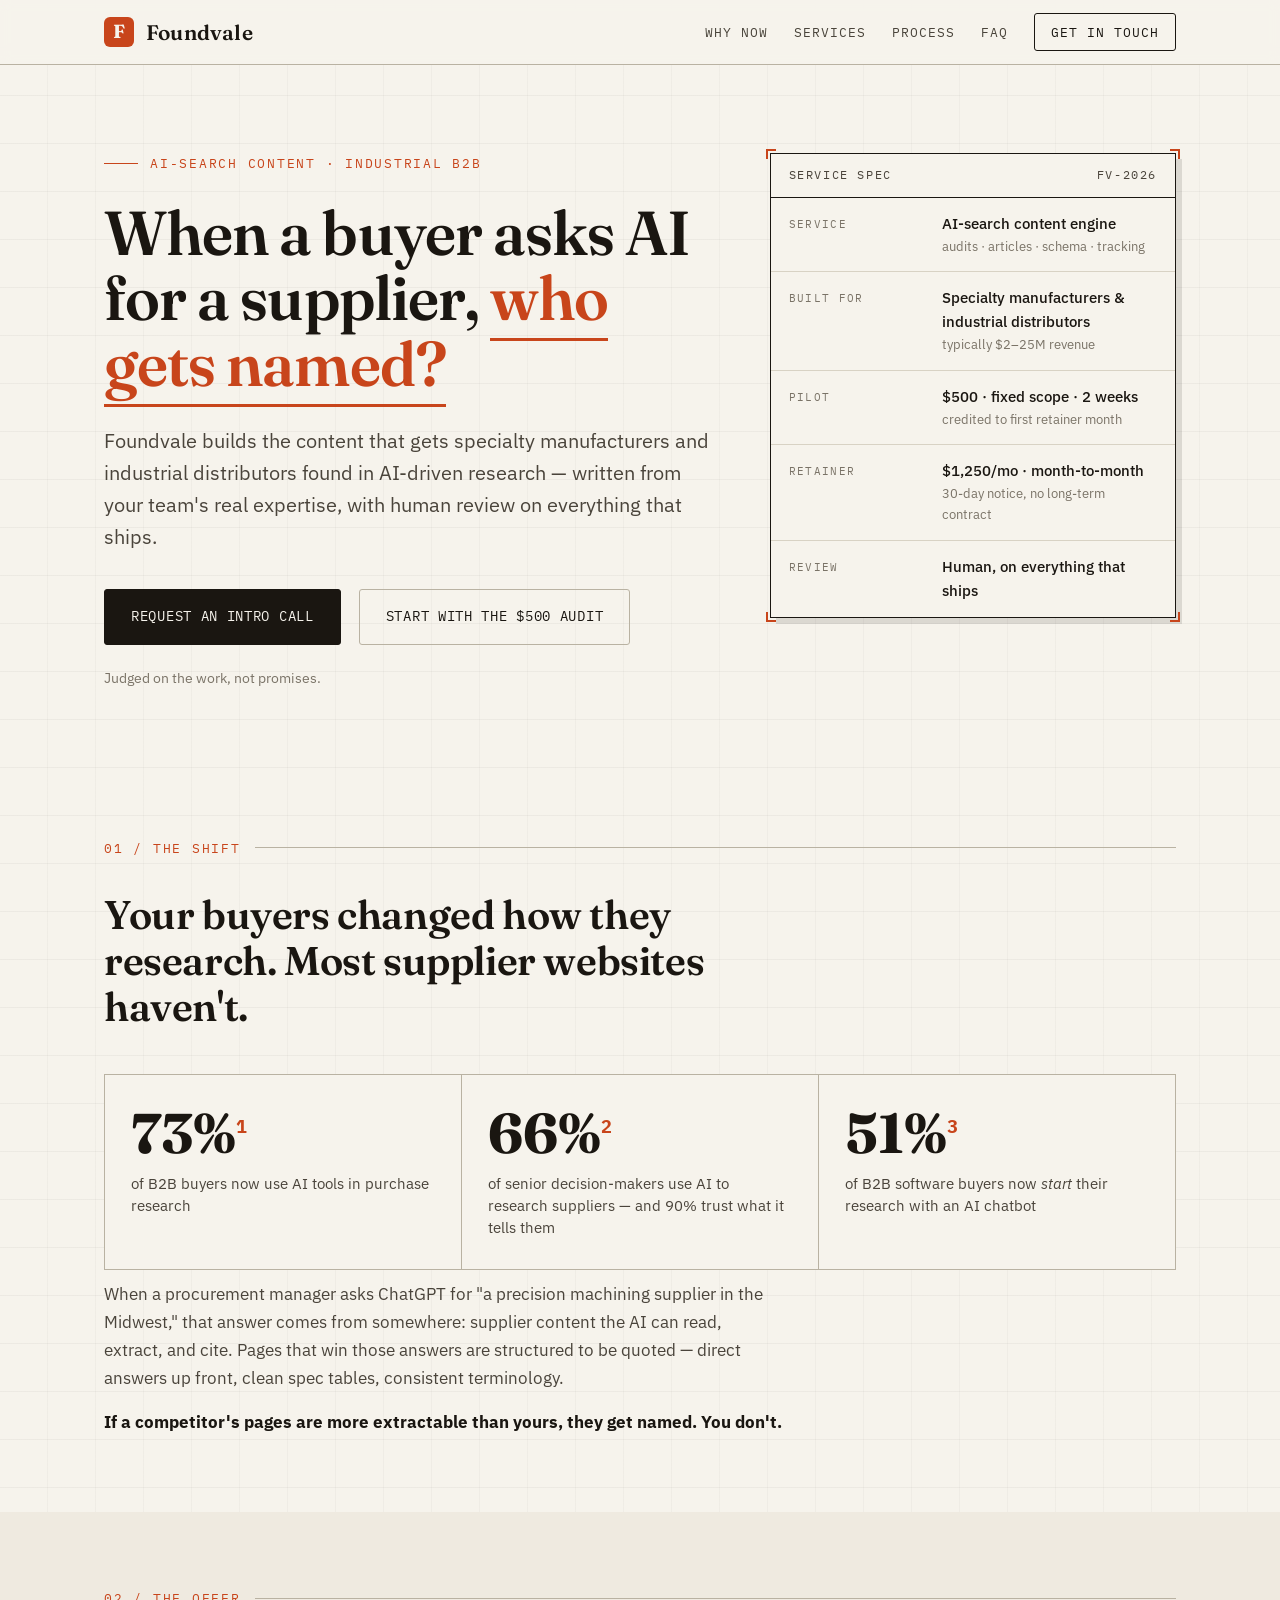
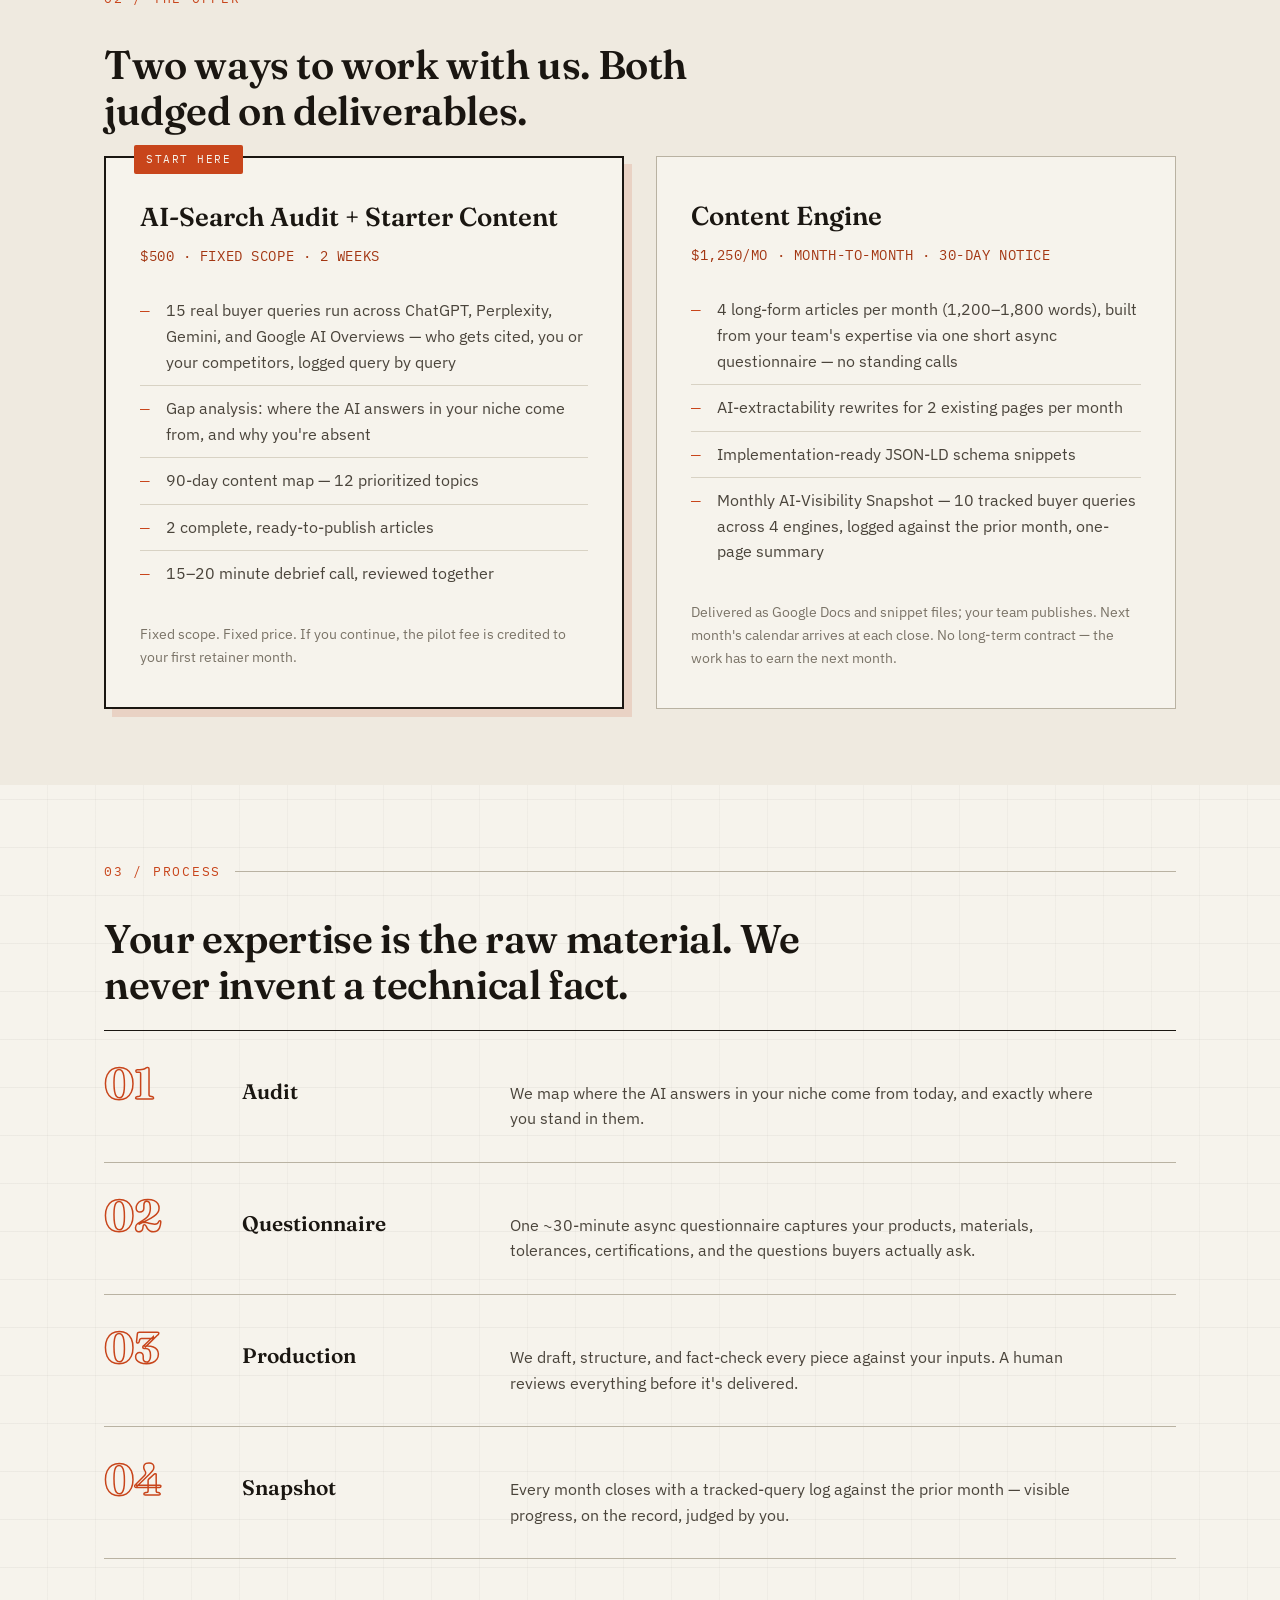
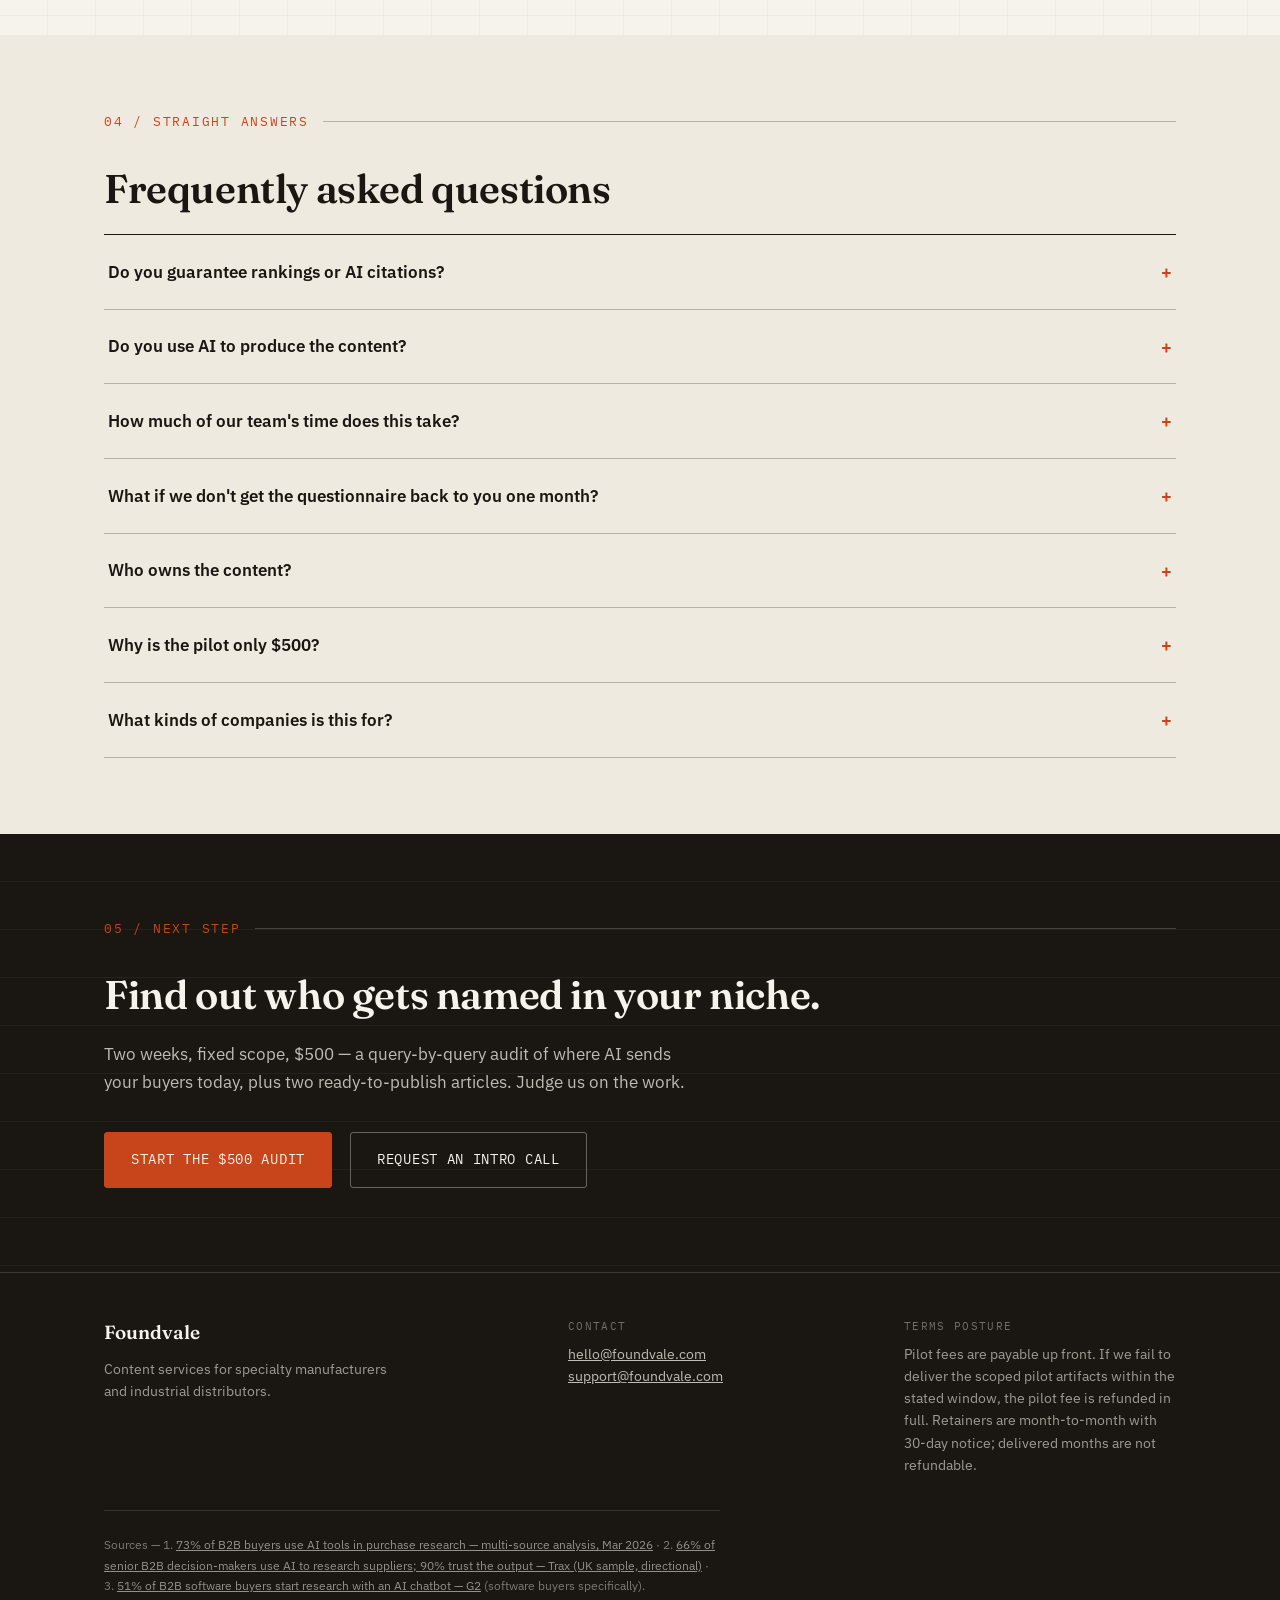
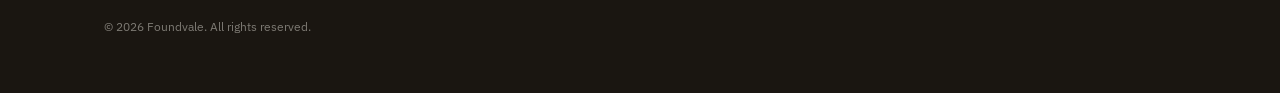
==== index.html @ 5dc33ca4 "Foundvale landing page v1 — spec-sheet editorial, single-file static" ====
<!doctype html>
<html lang="en">
<head>
<meta charset="utf-8">
<meta name="viewport" content="width=device-width, initial-scale=1">
<title>Foundvale — AI-Search Content for Specialty Manufacturers &amp; Industrial Distributors</title>
<meta name="description" content="Foundvale builds the content that gets specialty manufacturers and industrial distributors found in AI-driven buyer research. $500 fixed-scope audit. $1,250/mo content engine. Human review on everything that ships.">
<meta property="og:title" content="Foundvale — When a buyer asks AI for a supplier, who gets named?">
<meta property="og:description" content="AI-search content for specialty manufacturers and industrial distributors. Judged on the work, not promises.">
<meta property="og:type" content="website">
<meta property="og:url" content="https://foundvale.com/">
<link rel="icon" href="data:image/svg+xml,%3Csvg xmlns='http://www.w3.org/2000/svg' viewBox='0 0 64 64'%3E%3Crect width='64' height='64' rx='8' fill='%23C8451B'/%3E%3Ctext x='32' y='44' font-family='Georgia,serif' font-size='38' font-weight='700' fill='%23F6F3EC' text-anchor='middle'%3EF%3C/text%3E%3C/svg%3E">
<link rel="preconnect" href="https://fonts.googleapis.com">
<link rel="preconnect" href="https://fonts.gstatic.com" crossorigin>
<link href="https://fonts.googleapis.com/css2?family=Fraunces:opsz,wght@9..144,400;9..144,600;9..144,700&family=IBM+Plex+Sans:wght@400;500;600&family=IBM+Plex+Mono:wght@400;500&display=swap" rel="stylesheet">
<script type="application/ld+json">
{
  "@context": "https://schema.org",
  "@type": "ProfessionalService",
  "name": "Foundvale",
  "url": "https://foundvale.com/",
  "email": "hello@foundvale.com",
  "description": "AI-search content services for specialty manufacturers and industrial distributors.",
  "areaServed": "US",
  "priceRange": "$500 - $1,250/mo"
}
</script>
<style>
  :root{
    --paper:#F6F3EC;
    --paper-deep:#EFEAE0;
    --ink:#1A1611;
    --ink-soft:#4A443B;
    --ink-faint:#7A7367;
    --oxide:#C8451B;
    --oxide-deep:#A33612;
    --steel:#3E5C6B;
    --rule:#D8D2C4;
    --rule-dark:#B9B2A2;
    --maxw:1120px;
    --font-display:"Fraunces",Georgia,serif;
    --font-body:"IBM Plex Sans",-apple-system,sans-serif;
    --font-mono:"IBM Plex Mono",ui-monospace,monospace;
  }
  *{box-sizing:border-box;margin:0;padding:0}
  html{scroll-behavior:smooth}
  body{
    background:var(--paper);
    color:var(--ink);
    font-family:var(--font-body);
    font-size:17px;
    line-height:1.65;
    -webkit-font-smoothing:antialiased;
    background-image:
      repeating-linear-gradient(to bottom, transparent 0 47px, rgba(26,22,17,.045) 47px 48px),
      repeating-linear-gradient(to right, transparent 0 47px, rgba(26,22,17,.03) 47px 48px);
  }
  .wrap{max-width:var(--maxw);margin:0 auto;padding:0 24px}
  a{color:var(--steel)}
  a:hover{color:var(--oxide)}
  ::selection{background:var(--oxide);color:var(--paper)}

  /* ---------- top bar ---------- */
  header{
    border-bottom:1px solid var(--rule-dark);
    background:rgba(246,243,236,.92);
    backdrop-filter:blur(6px);
    position:sticky;top:0;z-index:20;
  }
  .bar{display:flex;align-items:center;justify-content:space-between;height:64px}
  .mark{display:flex;align-items:center;gap:12px;text-decoration:none;color:var(--ink)}
  .mark .badge{
    width:30px;height:30px;border-radius:6px;background:var(--oxide);
    display:grid;place-items:center;color:var(--paper);
    font-family:var(--font-display);font-weight:700;font-size:19px;line-height:1;
  }
  .mark .name{font-family:var(--font-display);font-weight:600;font-size:21px;letter-spacing:.01em}
  .bar nav{display:flex;gap:26px;align-items:center}
  .bar nav a{font-family:var(--font-mono);font-size:12.5px;letter-spacing:.08em;text-transform:uppercase;text-decoration:none;color:var(--ink-soft)}
  .bar .cta-mini{
    border:1.5px solid var(--ink);padding:8px 16px;border-radius:3px;color:var(--ink);
    transition:all .18s ease;
  }
  .bar .cta-mini:hover{background:var(--ink);color:var(--paper)}
  @media(max-width:720px){.bar nav a:not(.cta-mini){display:none}}

  /* ---------- hero ---------- */
  .hero{padding:88px 0 72px;position:relative;overflow:hidden}
  .hero .grid{display:grid;grid-template-columns:1.35fr .9fr;gap:56px;align-items:start}
  @media(max-width:900px){.hero .grid{grid-template-columns:1fr;gap:40px}}
  .kicker{
    font-family:var(--font-mono);font-size:12.5px;letter-spacing:.14em;text-transform:uppercase;
    color:var(--oxide);display:flex;align-items:center;gap:12px;margin-bottom:26px;
  }
  .kicker::before{content:"";width:34px;height:1.5px;background:var(--oxide);display:inline-block}
  h1{
    font-family:var(--font-display);font-weight:600;font-size:clamp(38px,5.4vw,62px);
    line-height:1.06;letter-spacing:-.015em;margin-bottom:28px;
  }
  h1 em{font-style:normal;color:var(--oxide);border-bottom:3px solid var(--oxide);padding-bottom:2px}
  .hero p.lede{font-size:19.5px;color:var(--ink-soft);max-width:56ch;margin-bottom:36px}
  .cta-row{display:flex;gap:18px;flex-wrap:wrap;align-items:center}
  .btn{
    font-family:var(--font-mono);font-size:14px;letter-spacing:.05em;text-transform:uppercase;
    text-decoration:none;padding:15px 26px;border-radius:3px;display:inline-block;
    transition:all .18s ease;
  }
  .btn-primary{background:var(--ink);color:var(--paper);border:1.5px solid var(--ink)}
  .btn-primary:hover{background:var(--oxide);border-color:var(--oxide);color:var(--paper);transform:translateY(-1px)}
  .btn-ghost{border:1.5px solid var(--rule-dark);color:var(--ink)}
  .btn-ghost:hover{border-color:var(--oxide);color:var(--oxide)}
  .cta-note{font-size:14px;color:var(--ink-faint);width:100%;margin-top:4px}

  /* title-block spec card */
  .speccard{
    border:1.5px solid var(--ink);background:var(--paper);position:relative;
    box-shadow:6px 6px 0 rgba(26,22,17,.12);
  }
  .speccard .corner{position:absolute;width:10px;height:10px;border-color:var(--oxide);border-style:solid;border-width:0}
  .speccard .c-tl{top:-5px;left:-5px;border-top-width:2.5px;border-left-width:2.5px}
  .speccard .c-tr{top:-5px;right:-5px;border-top-width:2.5px;border-right-width:2.5px}
  .speccard .c-bl{bottom:-5px;left:-5px;border-bottom-width:2.5px;border-left-width:2.5px}
  .speccard .c-br{bottom:-5px;right:-5px;border-bottom-width:2.5px;border-right-width:2.5px}
  .speccard .head{
    font-family:var(--font-mono);font-size:11.5px;letter-spacing:.14em;text-transform:uppercase;
    padding:12px 18px;border-bottom:1.5px solid var(--ink);display:flex;justify-content:space-between;color:var(--ink-soft);
  }
  .speccard table{width:100%;border-collapse:collapse}
  .speccard td{
    padding:14px 18px;border-bottom:1px solid var(--rule);vertical-align:top;font-size:14.5px;
  }
  .speccard tr:last-child td{border-bottom:none}
  .speccard td.k{
    font-family:var(--font-mono);font-size:11px;letter-spacing:.12em;text-transform:uppercase;
    color:var(--ink-faint);width:38%;padding-top:17px;
  }
  .speccard td.v{font-weight:500}
  .speccard td.v .sub{display:block;font-weight:400;font-size:13px;color:var(--ink-faint)}

  /* ---------- section scaffolding ---------- */
  section{padding:76px 0}
  .seclabel{
    font-family:var(--font-mono);font-size:12.5px;letter-spacing:.14em;text-transform:uppercase;
    color:var(--oxide);display:flex;align-items:center;gap:14px;margin-bottom:34px;
  }
  .seclabel::after{content:"";flex:1;height:1px;background:var(--rule-dark)}
  h2{
    font-family:var(--font-display);font-weight:600;font-size:clamp(28px,3.6vw,40px);
    line-height:1.15;letter-spacing:-.01em;margin-bottom:22px;max-width:26ch;
  }
  .prose{max-width:68ch;color:var(--ink-soft)}
  .prose p+p{margin-top:16px}
  .prose strong{color:var(--ink)}
  sup{font-size:.62em;color:var(--oxide);font-family:var(--font-mono)}

  /* stats */
  .stats{display:grid;grid-template-columns:repeat(3,1fr);gap:1px;background:var(--rule-dark);border:1px solid var(--rule-dark);margin:44px 0 10px}
  @media(max-width:760px){.stats{grid-template-columns:1fr}}
  .stat{background:var(--paper);padding:30px 26px}
  .stat .num{font-family:var(--font-display);font-weight:700;font-size:56px;line-height:1;color:var(--ink)}
  .stat .num sup{font-size:.32em;vertical-align:super}
  .stat .lbl{font-size:14.5px;color:var(--ink-soft);margin-top:12px;line-height:1.5}

  /* ---------- offer ---------- */
  .offer-grid{display:grid;grid-template-columns:1fr 1fr;gap:32px;margin-top:14px}
  @media(max-width:860px){.offer-grid{grid-template-columns:1fr}}
  .offer{
    border:1.5px solid var(--rule-dark);background:var(--paper);padding:38px 34px;position:relative;
    display:flex;flex-direction:column;transition:border-color .2s ease;
  }
  .offer:hover{border-color:var(--ink)}
  .offer.lead{border:2px solid var(--ink);box-shadow:8px 8px 0 rgba(200,69,27,.14)}
  .offer .stamp{
    position:absolute;top:-13px;left:28px;background:var(--oxide);color:var(--paper);
    font-family:var(--font-mono);font-size:11px;letter-spacing:.14em;text-transform:uppercase;
    padding:5px 12px;border-radius:2px;
  }
  .offer h3{font-family:var(--font-display);font-weight:600;font-size:26px;margin-bottom:6px}
  .offer .price{
    font-family:var(--font-mono);font-size:14px;color:var(--oxide-deep);letter-spacing:.04em;margin-bottom:20px;
  }
  .offer ul{list-style:none;margin:0 0 26px}
  .offer li{
    padding:10px 0 10px 26px;border-bottom:1px solid var(--rule);font-size:15.5px;color:var(--ink-soft);position:relative;
  }
  .offer li::before{
    content:"—";position:absolute;left:0;color:var(--oxide);font-family:var(--font-mono);
  }
  .offer li:last-child{border-bottom:none}
  .offer .fine{font-size:14px;color:var(--ink-faint);margin-top:auto}

  /* ---------- how it works ---------- */
  .steps{counter-reset:step;margin-top:10px;border-top:1.5px solid var(--ink)}
  .step{
    display:grid;grid-template-columns:110px 240px 1fr;gap:28px;align-items:baseline;
    padding:30px 0;border-bottom:1px solid var(--rule-dark);
  }
  @media(max-width:820px){.step{grid-template-columns:64px 1fr}.step p{grid-column:2}}
  .step .n{
    font-family:var(--font-display);font-weight:700;font-size:44px;color:var(--paper);
    -webkit-text-stroke:1.5px var(--oxide);line-height:1;
  }
  .step h4{font-family:var(--font-display);font-weight:600;font-size:21px}
  .step p{color:var(--ink-soft);font-size:15.5px;max-width:60ch}

  /* ---------- faq ---------- */
  .faq{border-top:1.5px solid var(--ink)}
  .faq details{border-bottom:1px solid var(--rule-dark)}
  .faq summary{
    cursor:pointer;list-style:none;display:flex;justify-content:space-between;align-items:center;gap:20px;
    padding:22px 4px;font-weight:600;font-size:17px;
  }
  .faq summary::-webkit-details-marker{display:none}
  .faq summary .tick{
    font-family:var(--font-mono);color:var(--oxide);font-size:18px;flex-shrink:0;
    transition:transform .2s ease;
  }
  .faq details[open] summary .tick{transform:rotate(45deg)}
  .faq .a{padding:0 4px 24px;color:var(--ink-soft);max-width:70ch;font-size:15.5px}

  /* ---------- closing cta ---------- */
  .close-cta{
    background:var(--ink);color:var(--paper);padding:84px 0;
    background-image:repeating-linear-gradient(to bottom, transparent 0 47px, rgba(246,243,236,.05) 47px 48px);
  }
  .close-cta .seclabel{color:var(--oxide)}
  .close-cta .seclabel::after{background:rgba(246,243,236,.2)}
  .close-cta h2{color:var(--paper);max-width:30ch}
  .close-cta p{color:rgba(246,243,236,.75);max-width:60ch;margin-bottom:36px}
  .close-cta .btn-primary{background:var(--oxide);border-color:var(--oxide)}
  .close-cta .btn-primary:hover{background:var(--paper);border-color:var(--paper);color:var(--ink)}
  .close-cta .btn-ghost{border-color:rgba(246,243,236,.35);color:var(--paper)}
  .close-cta .btn-ghost:hover{border-color:var(--paper);color:var(--paper)}

  /* ---------- footer ---------- */
  footer{background:var(--ink);color:rgba(246,243,236,.6);border-top:1px solid rgba(246,243,236,.15);padding:44px 0 56px;font-size:13.5px}
  footer .cols{display:flex;justify-content:space-between;gap:40px;flex-wrap:wrap}
  footer .brand{font-family:var(--font-display);font-weight:600;font-size:19px;color:var(--paper);margin-bottom:10px}
  footer a{color:rgba(246,243,236,.75)}
  footer a:hover{color:var(--paper)}
  footer .notes{margin-top:34px;padding-top:24px;border-top:1px solid rgba(246,243,236,.12);font-size:12px;line-height:1.7;color:rgba(246,243,236,.45);max-width:88ch}
  footer .notes a{color:rgba(246,243,236,.55)}

  /* ---------- reveal motion ---------- */
  .rv{opacity:0;transform:translateY(14px);transition:opacity .6s ease,transform .6s ease}
  .rv.in{opacity:1;transform:none}
  .hero .rv{transition-duration:.7s}
  @media(prefers-reduced-motion:reduce){.rv{opacity:1;transform:none;transition:none}}
</style>
</head>
<body>

<header>
  <div class="wrap bar">
    <a class="mark" href="#top"><span class="badge">F</span><span class="name">Foundvale</span></a>
    <nav>
      <a href="#problem">Why now</a>
      <a href="#offer">Services</a>
      <a href="#how">Process</a>
      <a href="#faq">FAQ</a>
      <a class="cta-mini" href="mailto:hello@foundvale.com?subject=Intro%20call%20%E2%80%94%20Foundvale">Get in touch</a>
    </nav>
  </div>
</header>

<section class="hero" id="top">
  <div class="wrap grid">
    <div>
      <div class="kicker rv">AI-Search Content · Industrial B2B</div>
      <h1 class="rv">When a buyer asks AI for a supplier, <em>who gets named?</em></h1>
      <p class="lede rv">Foundvale builds the content that gets specialty manufacturers and industrial distributors found in AI-driven research — written from your team's real expertise, with human review on everything that ships.</p>
      <div class="cta-row rv">
        <a class="btn btn-primary" href="mailto:hello@foundvale.com?subject=Intro%20call%20%E2%80%94%20Foundvale">Request an intro call</a>
        <a class="btn btn-ghost" href="#offer">Start with the $500 audit</a>
        <div class="cta-note">Judged on the work, not promises.</div>
      </div>
    </div>
    <div class="speccard rv">
      <span class="corner c-tl"></span><span class="corner c-tr"></span><span class="corner c-bl"></span><span class="corner c-br"></span>
      <div class="head"><span>Service spec</span><span>FV-2026</span></div>
      <table>
        <tr><td class="k">Service</td><td class="v">AI-search content engine<span class="sub">audits · articles · schema · tracking</span></td></tr>
        <tr><td class="k">Built for</td><td class="v">Specialty manufacturers &amp; industrial distributors<span class="sub">typically $2–25M revenue</span></td></tr>
        <tr><td class="k">Pilot</td><td class="v">$500 · fixed scope · 2 weeks<span class="sub">credited to first retainer month</span></td></tr>
        <tr><td class="k">Retainer</td><td class="v">$1,250/mo · month-to-month<span class="sub">30-day notice, no long-term contract</span></td></tr>
        <tr><td class="k">Review</td><td class="v">Human, on everything that ships</td></tr>
      </table>
    </div>
  </div>
</section>

<section id="problem">
  <div class="wrap">
    <div class="seclabel rv">01 / The shift</div>
    <h2 class="rv">Your buyers changed how they research. Most supplier websites haven't.</h2>
    <div class="stats rv">
      <div class="stat"><div class="num">73%<sup>1</sup></div><div class="lbl">of B2B buyers now use AI tools in purchase research</div></div>
      <div class="stat"><div class="num">66%<sup>2</sup></div><div class="lbl">of senior decision-makers use AI to research suppliers — and 90% trust what it tells them</div></div>
      <div class="stat"><div class="num">51%<sup>3</sup></div><div class="lbl">of B2B software buyers now <em>start</em> their research with an AI chatbot</div></div>
    </div>
    <div class="prose rv">
      <p>When a procurement manager asks ChatGPT for "a precision machining supplier in the Midwest," that answer comes from somewhere: supplier content the AI can read, extract, and cite. Pages that win those answers are structured to be quoted — direct answers up front, clean spec tables, consistent terminology.</p>
      <p><strong>If a competitor's pages are more extractable than yours, they get named. You don't.</strong></p>
    </div>
  </div>
</section>

<section id="offer" style="background:var(--paper-deep)">
  <div class="wrap">
    <div class="seclabel rv">02 / The offer</div>
    <h2 class="rv">Two ways to work with us. Both judged on deliverables.</h2>
    <div class="offer-grid">
      <div class="offer lead rv">
        <div class="stamp">Start here</div>
        <h3>AI-Search Audit + Starter Content</h3>
        <div class="price">$500 · FIXED SCOPE · 2 WEEKS</div>
        <ul>
          <li>15 real buyer queries run across ChatGPT, Perplexity, Gemini, and Google AI Overviews — who gets cited, you or your competitors, logged query by query</li>
          <li>Gap analysis: where the AI answers in your niche come from, and why you're absent</li>
          <li>90-day content map — 12 prioritized topics</li>
          <li>2 complete, ready-to-publish articles</li>
          <li>15–20 minute debrief call, reviewed together</li>
        </ul>
        <div class="fine">Fixed scope. Fixed price. If you continue, the pilot fee is credited to your first retainer month.</div>
      </div>
      <div class="offer rv">
        <h3>Content Engine</h3>
        <div class="price">$1,250/MO · MONTH-TO-MONTH · 30-DAY NOTICE</div>
        <ul>
          <li>4 long-form articles per month (1,200–1,800 words), built from your team's expertise via one short async questionnaire — no standing calls</li>
          <li>AI-extractability rewrites for 2 existing pages per month</li>
          <li>Implementation-ready JSON-LD schema snippets</li>
          <li>Monthly AI-Visibility Snapshot — 10 tracked buyer queries across 4 engines, logged against the prior month, one-page summary</li>
        </ul>
        <div class="fine">Delivered as Google Docs and snippet files; your team publishes. Next month's calendar arrives at each close. No long-term contract — the work has to earn the next month.</div>
      </div>
    </div>
  </div>
</section>

<section id="how">
  <div class="wrap">
    <div class="seclabel rv">03 / Process</div>
    <h2 class="rv">Your expertise is the raw material. We never invent a technical fact.</h2>
    <div class="steps">
      <div class="step rv">
        <div class="n">01</div>
        <h4>Audit</h4>
        <p>We map where the AI answers in your niche come from today, and exactly where you stand in them.</p>
      </div>
      <div class="step rv">
        <div class="n">02</div>
        <h4>Questionnaire</h4>
        <p>One ~30-minute async questionnaire captures your products, materials, tolerances, certifications, and the questions buyers actually ask.</p>
      </div>
      <div class="step rv">
        <div class="n">03</div>
        <h4>Production</h4>
        <p>We draft, structure, and fact-check every piece against your inputs. A human reviews everything before it's delivered.</p>
      </div>
      <div class="step rv">
        <div class="n">04</div>
        <h4>Snapshot</h4>
        <p>Every month closes with a tracked-query log against the prior month — visible progress, on the record, judged by you.</p>
      </div>
    </div>
  </div>
</section>

<section id="faq" style="background:var(--paper-deep)">
  <div class="wrap">
    <div class="seclabel rv">04 / Straight answers</div>
    <h2 class="rv">Frequently asked questions</h2>
    <div class="faq rv">
      <details>
        <summary>Do you guarantee rankings or AI citations?<span class="tick">+</span></summary>
        <div class="a">No — and you should be skeptical of anyone who does. AI engines change constantly. Our scope is defined by deliverables: audits, articles, page specs, schema, and the monthly Snapshot. You judge the work every month, and you can leave with 30 days' notice.</div>
      </details>
      <details>
        <summary>Do you use AI to produce the content?<span class="tick">+</span></summary>
        <div class="a">Yes — AI-leveraged production with human review on everything that ships. Every technical claim — spec, tolerance, material grade, certification — is sourced from your questionnaire answers or your published materials. Anything unsourced doesn't ship.</div>
      </details>
      <details>
        <summary>How much of our team's time does this take?<span class="tick">+</span></summary>
        <div class="a">About 30 minutes in month one for the questionnaire, then a few minutes a month. No standing calls. Discovery and debrief calls are scheduled at booking.</div>
      </details>
      <details>
        <summary>What if we don't get the questionnaire back to you one month?<span class="tick">+</span></summary>
        <div class="a">Nothing stalls and nothing gets invented. We substitute topics we already have verified input for — it's written into the agreement.</div>
      </details>
      <details>
        <summary>Who owns the content?<span class="tick">+</span></summary>
        <div class="a">You do. All IP transfers on payment. Everything is delivered in editable formats your team publishes on your own site.</div>
      </details>
      <details>
        <summary>Why is the pilot only $500?<span class="tick">+</span></summary>
        <div class="a">It's deliberately small — a fixed two-week scope so you can judge us on actual work product instead of promises. The fee is credited to your first retainer month if you continue.</div>
      </details>
      <details>
        <summary>What kinds of companies is this for?<span class="tick">+</span></summary>
        <div class="a">Specialty manufacturers and industrial distributors, typically $2–25M revenue, with little or no in-house marketing staff. If you're bigger and fully staffed, an enterprise agency is probably a better fit — we'll say so.</div>
      </details>
    </div>
  </div>
</section>

<section class="close-cta">
  <div class="wrap">
    <div class="seclabel rv">05 / Next step</div>
    <h2 class="rv">Find out who gets named in your niche.</h2>
    <p class="rv">Two weeks, fixed scope, $500 — a query-by-query audit of where AI sends your buyers today, plus two ready-to-publish articles. Judge us on the work.</p>
    <div class="cta-row rv">
      <a class="btn btn-primary" href="mailto:hello@foundvale.com?subject=AI-Search%20Audit%20%E2%80%94%20Foundvale">Start the $500 audit</a>
      <a class="btn btn-ghost" href="mailto:hello@foundvale.com?subject=Intro%20call%20%E2%80%94%20Foundvale">Request an intro call</a>
    </div>
  </div>
</section>

<footer>
  <div class="wrap">
    <div class="cols">
      <div>
        <div class="brand">Foundvale</div>
        <div>Content services for specialty manufacturers<br>and industrial distributors.</div>
      </div>
      <div>
        <div style="font-family:var(--font-mono);font-size:11px;letter-spacing:.12em;text-transform:uppercase;margin-bottom:8px;color:rgba(246,243,236,.4)">Contact</div>
        <a href="mailto:hello@foundvale.com">hello@foundvale.com</a><br>
        <a href="mailto:support@foundvale.com">support@foundvale.com</a>
        <!-- CAN-SPAM physical address inserted here when virtual mailbox is live (required before any marketing email references this page) -->
      </div>
      <div style="max-width:34ch">
        <div style="font-family:var(--font-mono);font-size:11px;letter-spacing:.12em;text-transform:uppercase;margin-bottom:8px;color:rgba(246,243,236,.4)">Terms posture</div>
        Pilot fees are payable up front. If we fail to deliver the scoped pilot artifacts within the stated window, the pilot fee is refunded in full. Retainers are month-to-month with 30-day notice; delivered months are not refundable.
      </div>
    </div>
    <div class="notes">
      Sources — 1. <a href="https://www.prnewswire.com/news-releases/73-of-b2b-buyers-use-ai-tools-in-purchase-research-multi-source-analysis-finds-302733319.html" rel="noopener">73% of B2B buyers use AI tools in purchase research — multi-source analysis, Mar 2026</a> · 2. <a href="https://www.traxtech.com/ai-in-supply-chain/66-of-b2b-buyers-now-use-ai-for-supplier-research" rel="noopener">66% of senior B2B decision-makers use AI to research suppliers; 90% trust the output — Trax (UK sample, directional)</a> · 3. <a href="https://www.prnewswire.com/news-releases/new-g2-research-half-of-b2b-software-buyers-now-start-their-research-with-ai-chatbots-302742807.html" rel="noopener">51% of B2B software buyers start research with an AI chatbot — G2</a> (software buyers specifically).
      <br><br>© 2026 Foundvale. All rights reserved.
    </div>
  </div>
</footer>

<script>
  const io = new IntersectionObserver((entries)=>{
    entries.forEach(e=>{ if(e.isIntersecting){ e.target.classList.add('in'); io.unobserve(e.target);} });
  },{threshold:.12});
  document.querySelectorAll('.rv').forEach((el,i)=>{
    el.style.transitionDelay = (el.closest('.hero') ? i*90 : 0) + 'ms';
    io.observe(el);
  });
</script>

</body>
</html>
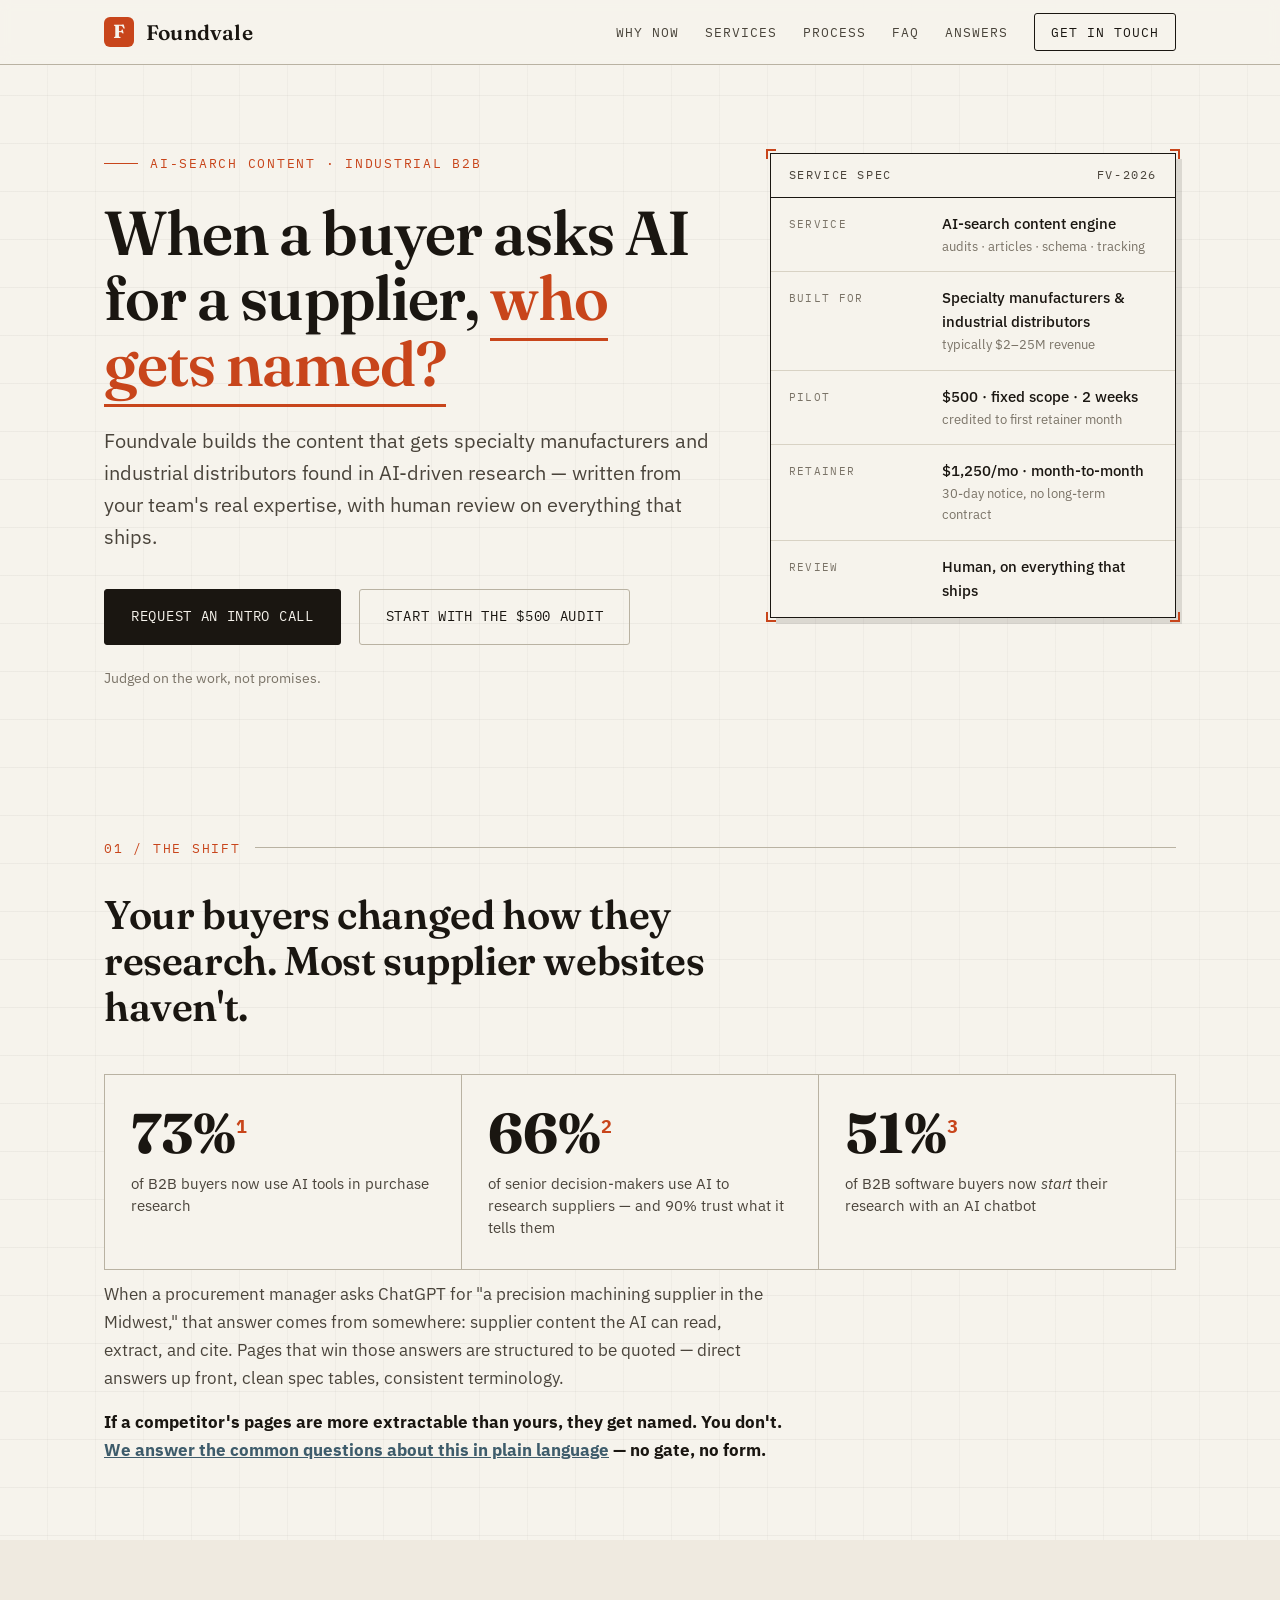
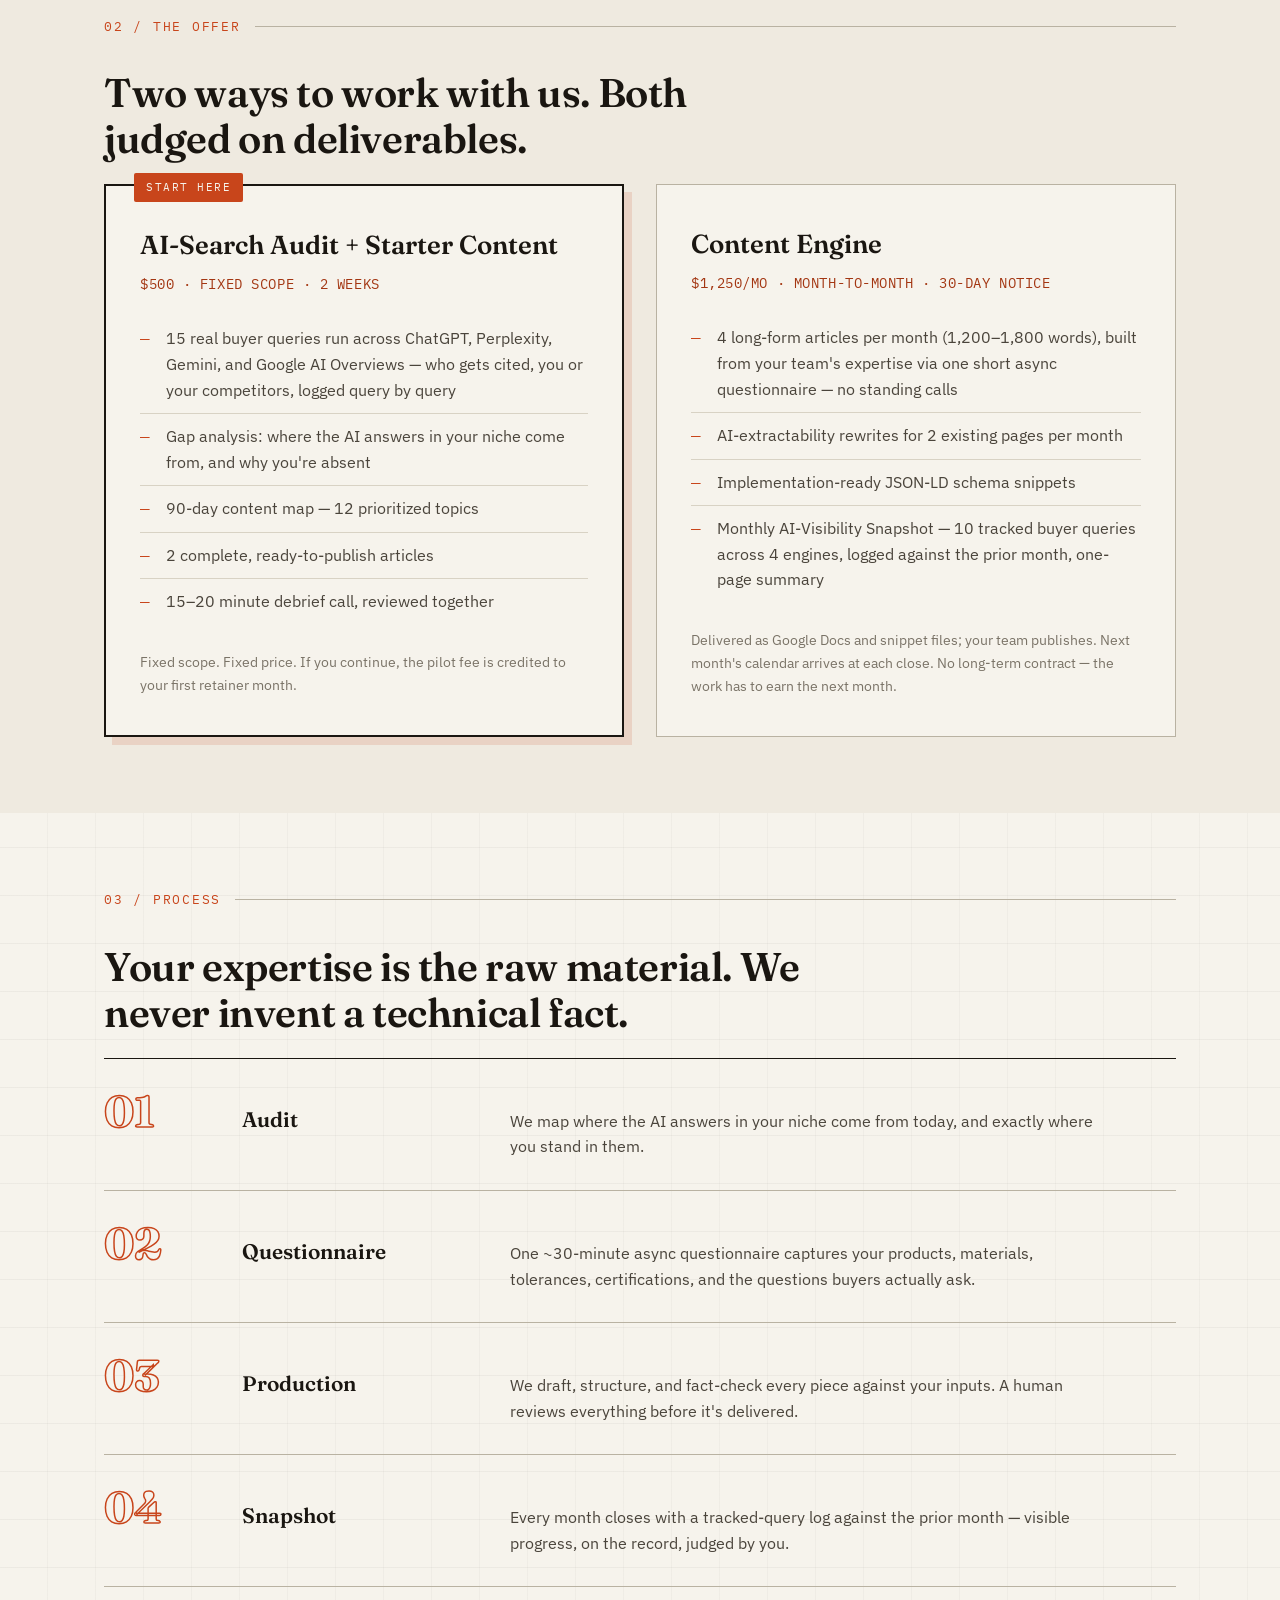
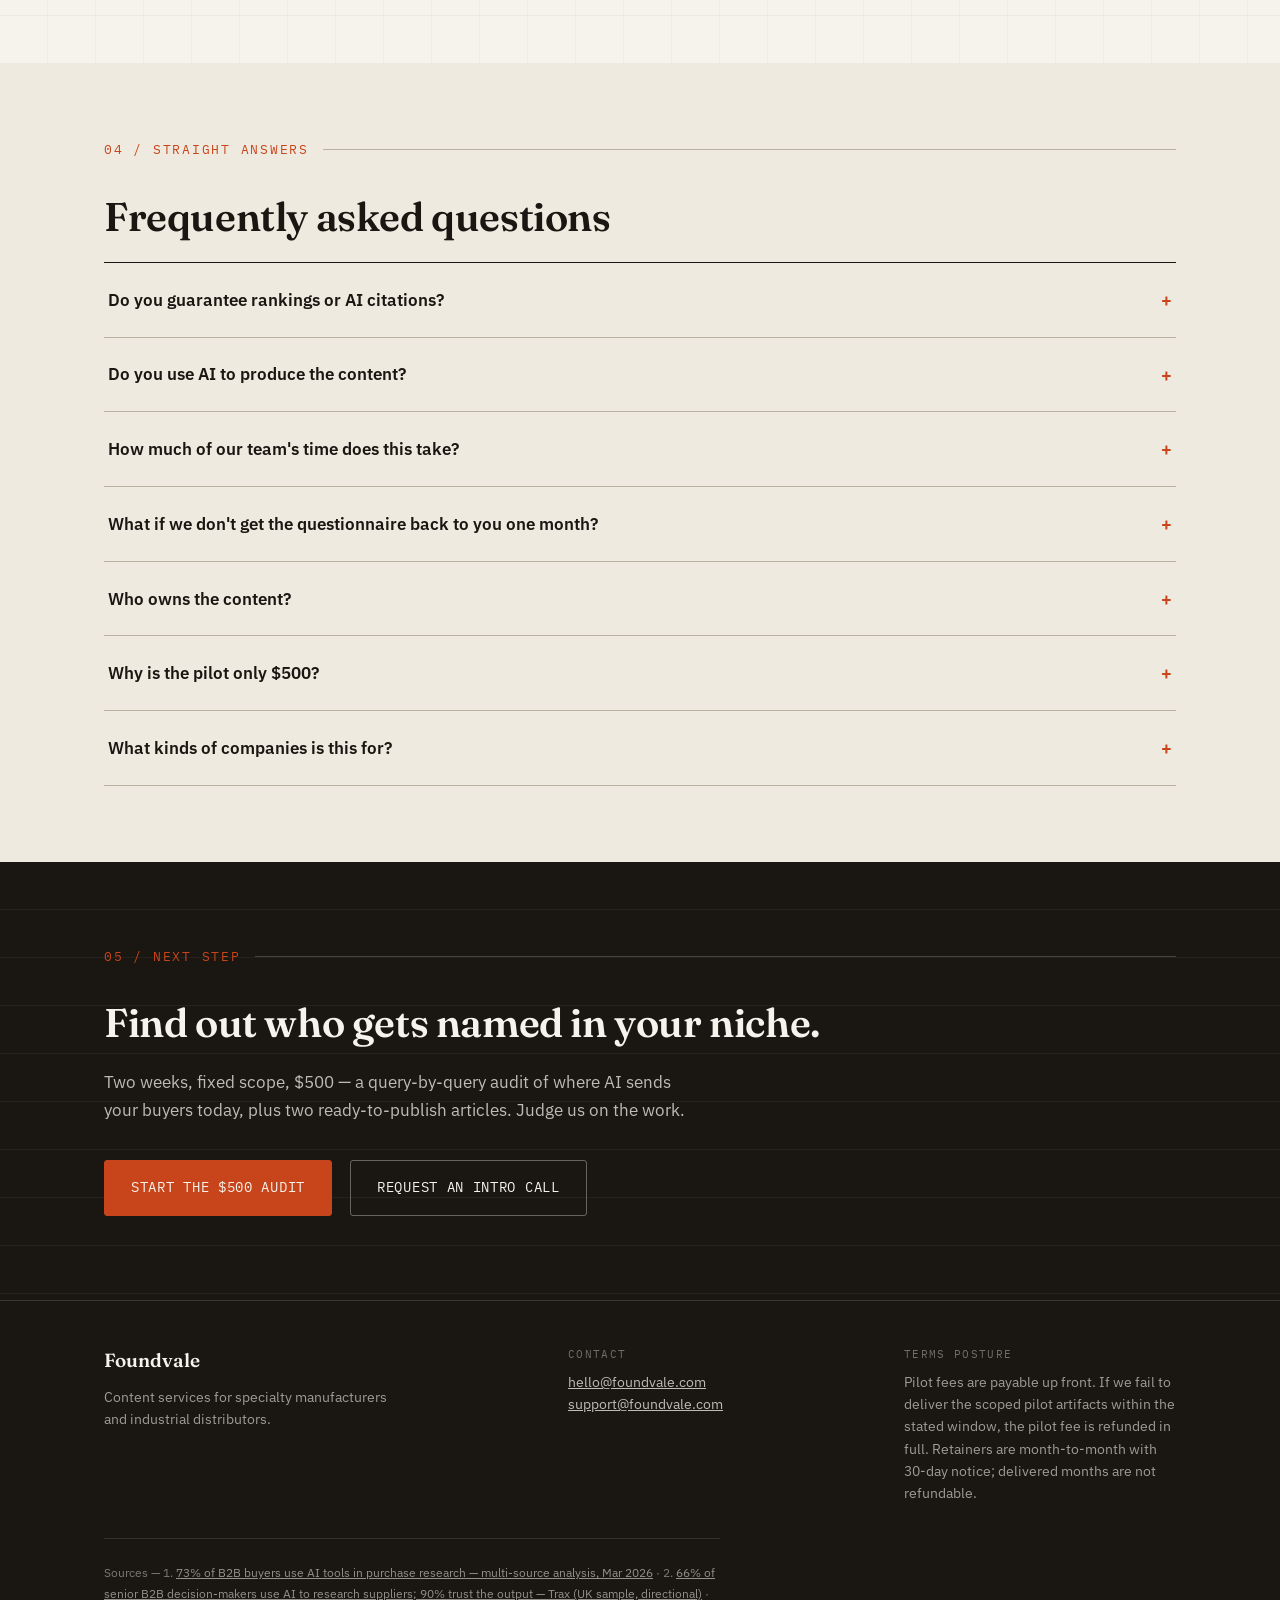
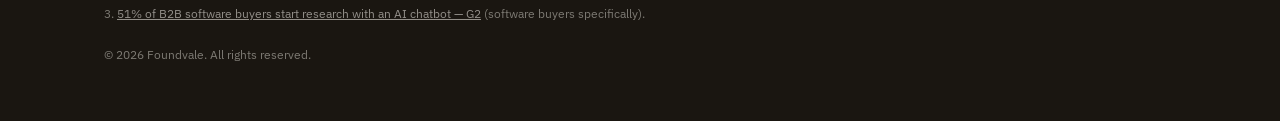
==== commit 9754abfa: "Add 9 answer pages + hub: question-shaped, answer-first, Article/FAQPage/BreadcrumbList schema Close" ====
--- a/index.html
+++ b/index.html
@@ -4,11 +4,25 @@
 <meta charset="utf-8">
 <meta name="viewport" content="width=device-width, initial-scale=1">
 <title>Foundvale — AI-Search Content for Specialty Manufacturers &amp; Industrial Distributors</title>
+  <link rel="canonical" href="https://foundvale.com/">
 <meta name="description" content="Foundvale builds the content that gets specialty manufacturers and industrial distributors found in AI-driven buyer research. $500 fixed-scope audit. $1,250/mo content engine. Human review on everything that ships.">
 <meta property="og:title" content="Foundvale — When a buyer asks AI for a supplier, who gets named?">
 <meta property="og:description" content="AI-search content for specialty manufacturers and industrial distributors. Judged on the work, not promises.">
 <meta property="og:type" content="website">
 <meta property="og:url" content="https://foundvale.com/">
+<meta property="og:site_name" content="Foundvale">
+<meta property="og:locale" content="en_US">
+<meta property="og:image" content="https://foundvale.com/og.png">
+<meta property="og:image:width" content="1200">
+<meta property="og:image:height" content="630">
+<meta property="og:image:alt" content="Foundvale — when a buyer asks AI for a supplier, who gets named?">
+<meta name="twitter:card" content="summary_large_image">
+<meta name="twitter:title" content="Foundvale — When a buyer asks AI for a supplier, who gets named?">
+<meta name="twitter:description" content="AI-search content for specialty manufacturers and industrial distributors. $500 fixed-scope audit. $1,250/mo content engine.">
+<meta name="twitter:image" content="https://foundvale.com/og.png">
+<meta name="robots" content="index, follow, max-snippet:-1, max-image-preview:large, max-video-preview:-1">
+<meta name="author" content="Foundvale">
+<link rel="icon" href="/favicon.ico" sizes="any">
 <link rel="icon" href="data:image/svg+xml,%3Csvg xmlns='http://www.w3.org/2000/svg' viewBox='0 0 64 64'%3E%3Crect width='64' height='64' rx='8' fill='%23C8451B'/%3E%3Ctext x='32' y='44' font-family='Georgia,serif' font-size='38' font-weight='700' fill='%23F6F3EC' text-anchor='middle'%3EF%3C/text%3E%3C/svg%3E">
 <link rel="preconnect" href="https://fonts.googleapis.com">
 <link rel="preconnect" href="https://fonts.gstatic.com" crossorigin>
@@ -16,13 +30,98 @@
 <script type="application/ld+json">
 {
   "@context": "https://schema.org",
-  "@type": "ProfessionalService",
-  "name": "Foundvale",
-  "url": "https://foundvale.com/",
-  "email": "hello@foundvale.com",
-  "description": "AI-search content services for specialty manufacturers and industrial distributors.",
-  "areaServed": "US",
-  "priceRange": "$500 - $1,250/mo"
+  "@graph": [
+    {
+      "@type": "Organization",
+      "@id": "https://foundvale.com/#organization",
+      "name": "Foundvale",
+      "url": "https://foundvale.com/",
+      "logo": "https://foundvale.com/og.png",
+      "email": "hello@foundvale.com",
+      "description": "Foundvale builds the content that gets specialty manufacturers and industrial distributors found and cited in AI-driven buyer research.",
+      "areaServed": {"@type":"Country","name":"United States"},
+      "knowsAbout": [
+        "Generative engine optimization",
+        "AI search visibility",
+        "AI-extractable content structure",
+        "JSON-LD schema markup",
+        "Industrial B2B content marketing",
+        "Specialty manufacturing",
+        "Industrial distribution"
+      ]
+    },
+    {
+      "@type": "WebSite",
+      "@id": "https://foundvale.com/#website",
+      "url": "https://foundvale.com/",
+      "name": "Foundvale",
+      "publisher": {"@id": "https://foundvale.com/#organization"},
+      "inLanguage": "en-US"
+    },
+    {
+      "@type": "ProfessionalService",
+      "@id": "https://foundvale.com/#service",
+      "name": "Foundvale",
+      "url": "https://foundvale.com/",
+      "parentOrganization": {"@id": "https://foundvale.com/#organization"},
+      "description": "AI-search content services for specialty manufacturers and industrial distributors.",
+      "areaServed": {"@type":"Country","name":"United States"},
+      "priceRange": "$500 - $1,250/mo",
+      "serviceType": "AI-search content and generative engine optimization",
+      "audience": {
+        "@type": "BusinessAudience",
+        "name": "Specialty manufacturers and industrial distributors, typically $2-25M revenue"
+      },
+      "hasOfferCatalog": {
+        "@type": "OfferCatalog",
+        "name": "Foundvale services",
+        "itemListElement": [
+          {
+            "@type": "Offer",
+            "name": "AI-Search Audit + Starter Content",
+            "description": "15 real buyer queries run across ChatGPT, Perplexity, Gemini and Google AI Overviews, logged query by query; gap analysis; 90-day content map of 12 prioritized topics; 2 complete ready-to-publish articles; 15-20 minute debrief call. Fixed two-week scope. Fee is credited to the first retainer month.",
+            "price": "500",
+            "priceCurrency": "USD",
+            "url": "https://foundvale.com/#offer",
+            "availability": "https://schema.org/InStock",
+            "itemOffered": {"@type":"Service","name":"AI-Search Visibility Audit","serviceType":"AI search visibility audit"}
+          },
+          {
+            "@type": "Offer",
+            "name": "Content Engine",
+            "description": "4 long-form articles per month (1,200-1,800 words) built from your team's expertise via one short async questionnaire; AI-extractability rewrites for 2 existing pages per month; implementation-ready JSON-LD schema snippets; monthly AI-Visibility Snapshot tracking 10 buyer queries across 4 engines. Month-to-month with 30-day notice.",
+            "price": "1250",
+            "priceCurrency": "USD",
+            "url": "https://foundvale.com/#offer",
+            "availability": "https://schema.org/InStock",
+            "priceSpecification": {
+              "@type": "UnitPriceSpecification",
+              "price": "1250",
+              "priceCurrency": "USD",
+              "unitText": "month",
+              "billingDuration": 1,
+              "billingIncrement": 1
+            },
+            "itemOffered": {"@type":"Service","name":"AI-Search Content Engine","serviceType":"AI-search content production"}
+          }
+        ]
+      }
+    },
+    {
+      "@type": "FAQPage",
+      "@id": "https://foundvale.com/#faq",
+      "isPartOf": {"@id": "https://foundvale.com/#website"},
+      "mainEntity": [
+        {"@type":"Question","name":"Do you guarantee rankings or AI citations?","acceptedAnswer":{"@type":"Answer","text":"No — and you should be skeptical of anyone who does. AI engines change constantly. Our scope is defined by deliverables: audits, articles, page specs, schema, and the monthly Snapshot. You judge the work every month, and you can leave with 30 days' notice."}},
+        {"@type":"Question","name":"Do you use AI to produce the content?","acceptedAnswer":{"@type":"Answer","text":"Yes — AI-leveraged production with human review on everything that ships. Every technical claim — spec, tolerance, material grade, certification — is sourced from your questionnaire answers or your published materials. Anything unsourced doesn't ship."}},
+        {"@type":"Question","name":"How much of our team's time does this take?","acceptedAnswer":{"@type":"Answer","text":"About 30 minutes in month one for the questionnaire, then a few minutes a month. No standing calls. Discovery and debrief calls are scheduled at booking."}},
+        {"@type":"Question","name":"What if we don't get the questionnaire back to you one month?","acceptedAnswer":{"@type":"Answer","text":"Nothing stalls and nothing gets invented. We substitute topics we already have verified input for — it's written into the agreement."}},
+        {"@type":"Question","name":"Who owns the content?","acceptedAnswer":{"@type":"Answer","text":"You do. All IP transfers on payment. Everything is delivered in editable formats your team publishes on your own site."}},
+        {"@type":"Question","name":"Why is the pilot only $500?","acceptedAnswer":{"@type":"Answer","text":"It's deliberately small — a fixed two-week scope so you can judge us on actual work product instead of promises. The fee is credited to your first retainer month if you continue."}},
+        {"@type":"Question","name":"What kinds of companies is this for?","acceptedAnswer":{"@type":"Answer","text":"Specialty manufacturers and industrial distributors, typically $2–25M revenue, with little or no in-house marketing staff. If you're bigger and fully staffed, an enterprise agency is probably a better fit — we'll say so."}}
+      ]
+    }
+  ]
 }
 </script>
 <style>
@@ -258,6 +357,7 @@
       <a href="#offer">Services</a>
       <a href="#how">Process</a>
       <a href="#faq">FAQ</a>
+      <a href="/answers/">Answers</a>
       <a class="cta-mini" href="mailto:hello@foundvale.com?subject=Intro%20call%20%E2%80%94%20Foundvale">Get in touch</a>
     </nav>
   </div>
@@ -300,7 +400,7 @@
     </div>
     <div class="prose rv">
       <p>When a procurement manager asks ChatGPT for "a precision machining supplier in the Midwest," that answer comes from somewhere: supplier content the AI can read, extract, and cite. Pages that win those answers are structured to be quoted — direct answers up front, clean spec tables, consistent terminology.</p>
-      <p><strong>If a competitor's pages are more extractable than yours, they get named. You don't.</strong></p>
+      <p><strong>If a competitor's pages are more extractable than yours, they get named. You don't. <a href="/answers/">We answer the common questions about this in plain language</a> &mdash; no gate, no form.</strong></p>
     </div>
   </div>
 </section>
